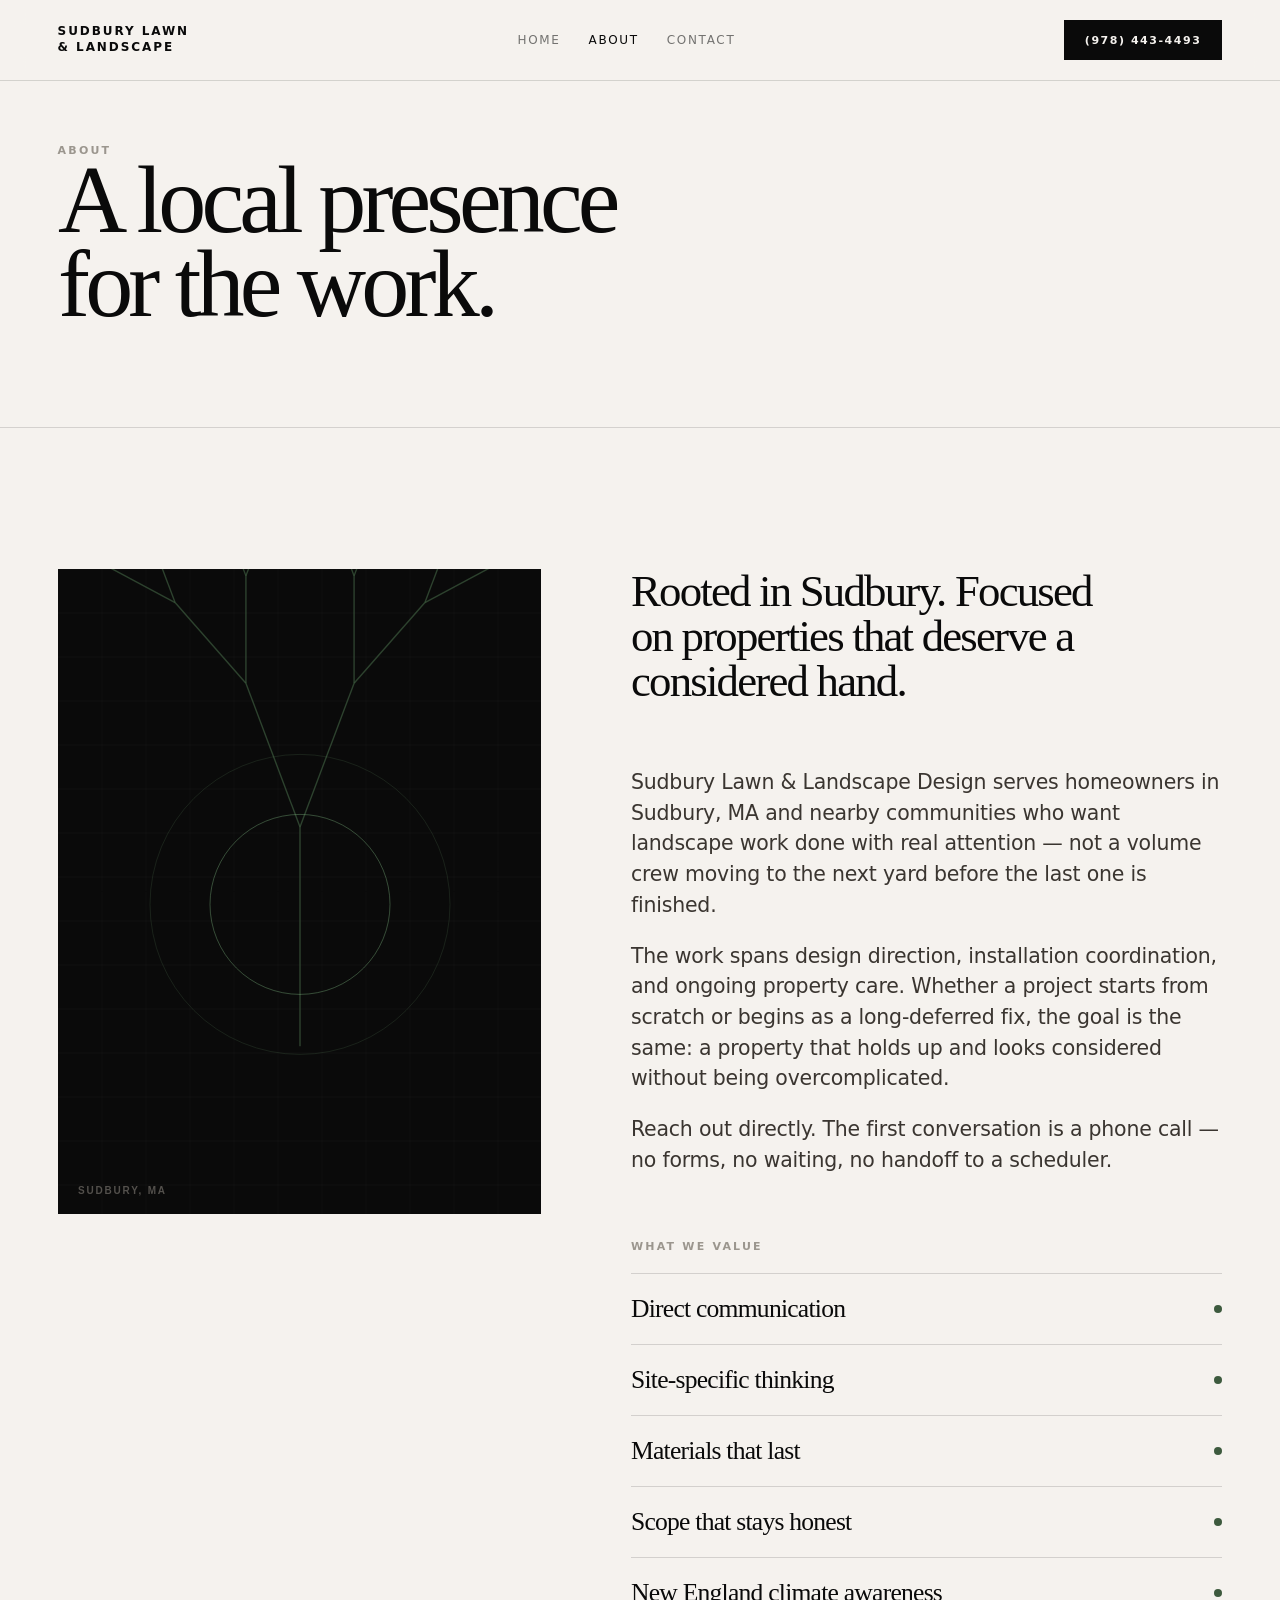
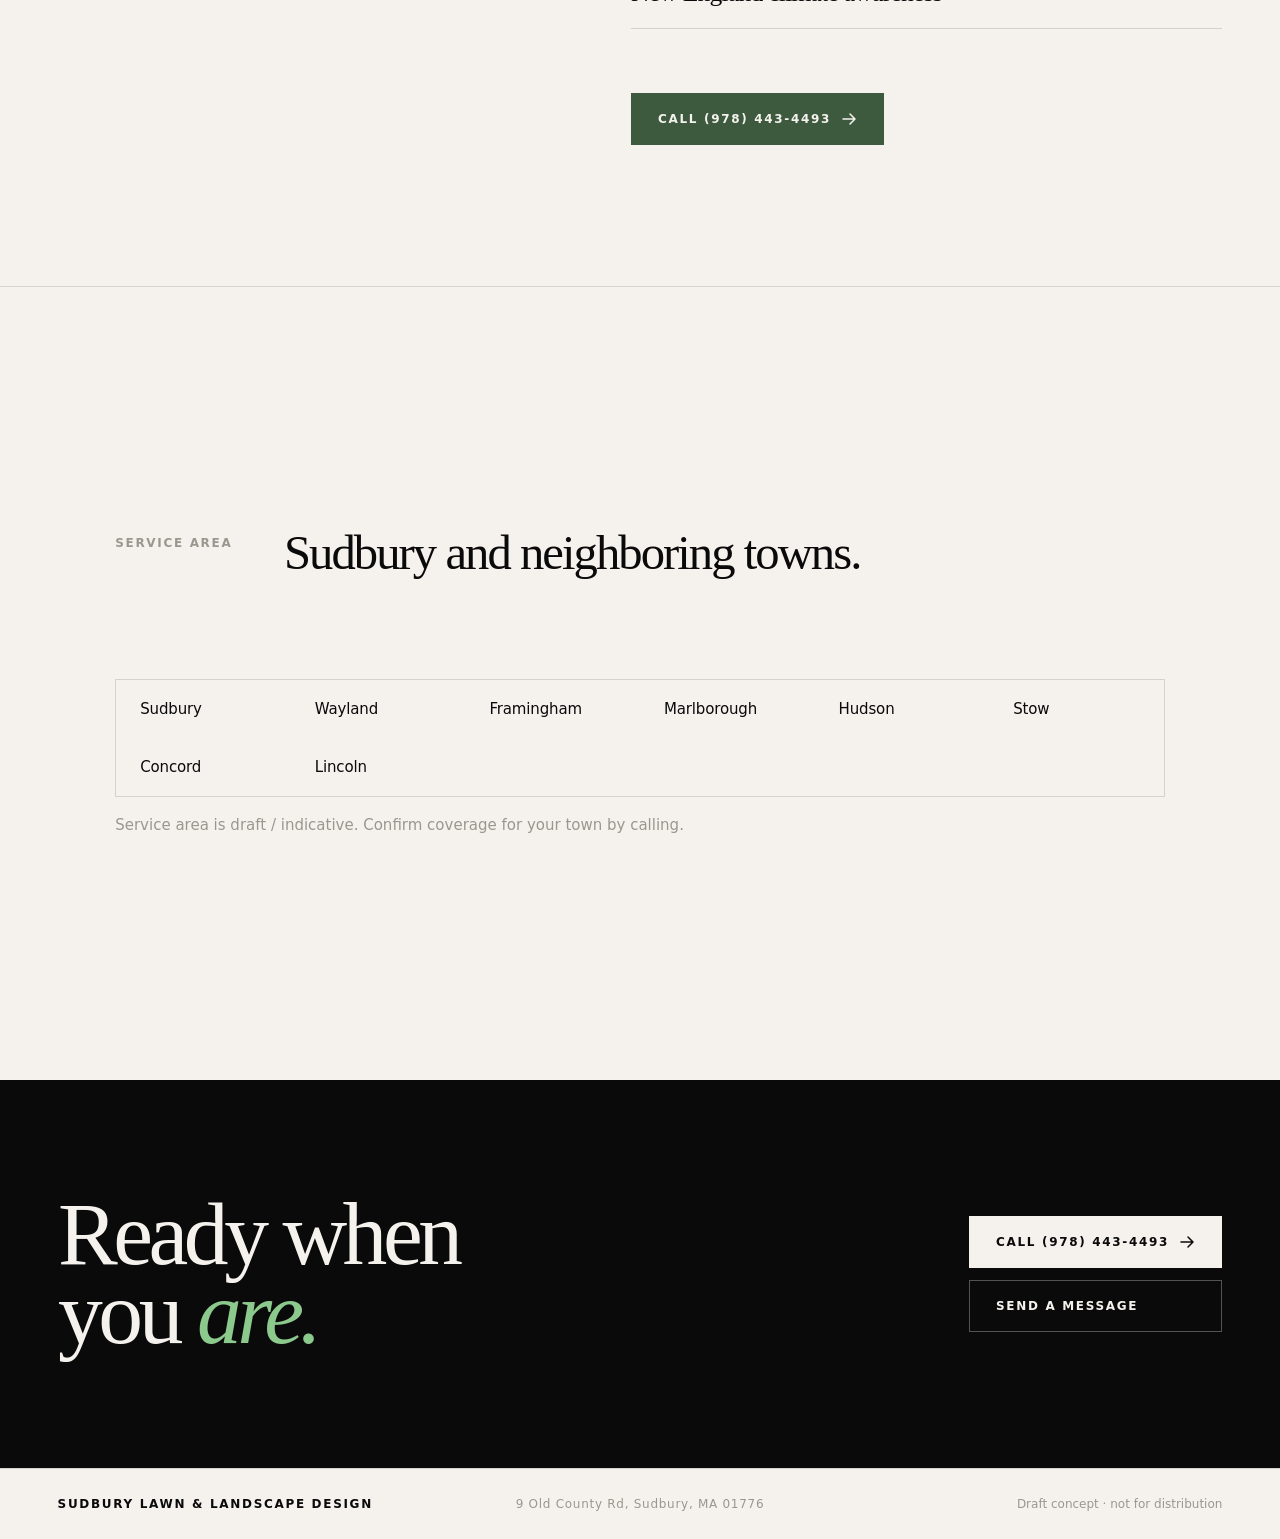
==== about.html @ a1465e55 "Initial Claude Design website" ====
<!DOCTYPE html>
<html lang="en">
<head>
  <meta charset="UTF-8" />
  <meta name="viewport" content="width=device-width, initial-scale=1.0" />
  <title>About — Sudbury Lawn &amp; Landscape Design</title>
  <meta name="description" content="A local landscape design and contracting presence in Sudbury, MA. Direct service, no middlemen. Call (978) 443-4493." />
  <link rel="stylesheet" href="styles.css" />
</head>
<body>
  <div class="site">

    <!-- Navigation -->
    <nav class="nav" aria-label="Primary navigation">
      <a class="nav-brand" href="index.html">
        Sudbury Lawn<br>&amp; Landscape
      </a>
      <ul class="nav-links" role="list">
        <li><a href="index.html">Home</a></li>
        <li><a href="about.html" aria-current="page">About</a></li>
        <li><a href="contact.html">Contact</a></li>
      </ul>
      <a class="nav-cta" href="tel:+19784434493">
        (978) 443-4493
      </a>
    </nav>

    <main>

      <!-- Page hero -->
      <header class="page-hero">
        <span class="label reveal">About</span>
        <h1 class="headline reveal" data-delay="1">
          A local presence<br>for the work.
        </h1>
      </header>

      <!-- About grid -->
      <section class="section" aria-label="About the business">
        <div class="about-grid">

          <!-- Visual column (abstract plate) -->
          <div class="about-visual">
            <div class="about-plate">
              <div class="about-plate-inner" aria-hidden="true">
                <canvas id="aboutCanvas" style="width:100%;height:100%;display:block;"></canvas>
              </div>
            </div>
          </div>

          <!-- Body column -->
          <div class="about-body">
            <p class="about-pull reveal">
              Rooted in Sudbury. Focused on properties that deserve a considered hand.
            </p>

            <div class="about-text reveal" data-delay="1">
              <p class="body-large">
                Sudbury Lawn &amp; Landscape Design serves homeowners in Sudbury, MA and nearby communities who want landscape work done with real attention — not a volume crew moving to the next yard before the last one is finished.
              </p>
              <p class="body-large">
                The work spans design direction, installation coordination, and ongoing property care. Whether a project starts from scratch or begins as a long-deferred fix, the goal is the same: a property that holds up and looks considered without being overcomplicated.
              </p>
              <p class="body-large">
                Reach out directly. The first conversation is a phone call — no forms, no waiting, no handoff to a scheduler.
              </p>
            </div>

            <div class="reveal" data-delay="2">
              <span class="label" style="display:block;margin-bottom:20px;">What we value</span>
              <ul class="values-list" role="list">
                <li>
                  <span class="value-label">Direct communication</span>
                  <span class="value-mark" aria-hidden="true"></span>
                </li>
                <li>
                  <span class="value-label">Site-specific thinking</span>
                  <span class="value-mark" aria-hidden="true"></span>
                </li>
                <li>
                  <span class="value-label">Materials that last</span>
                  <span class="value-mark" aria-hidden="true"></span>
                </li>
                <li>
                  <span class="value-label">Scope that stays honest</span>
                  <span class="value-mark" aria-hidden="true"></span>
                </li>
                <li>
                  <span class="value-label">New England climate awareness</span>
                  <span class="value-mark" aria-hidden="true"></span>
                </li>
              </ul>
            </div>

            <div class="reveal" data-delay="3">
              <a class="btn btn-accent" href="tel:+19784434493">
                Call (978) 443-4493
                <svg class="btn-icon" viewBox="0 0 16 16" fill="none" aria-hidden="true">
                  <path d="M2 8h12M9 3l5 5-5 5" stroke="currentColor" stroke-width="1.5" stroke-linecap="round" stroke-linejoin="round"/>
                </svg>
              </a>
            </div>
          </div>

        </div>
      </section>

      <!-- Service area -->
      <section class="section-full ruled" aria-labelledby="area-heading">
        <div style="max-width:var(--max);margin:0 auto;padding:clamp(64px,8vw,120px) var(--gutter);">
          <header class="section-header">
            <span class="section-num label reveal-left">Service area</span>
            <h2 id="area-heading" class="subhead reveal">
              Sudbury and neighboring towns.
            </h2>
          </header>
          <div style="display:grid;grid-template-columns:repeat(auto-fill,minmax(160px,1fr));gap:0;border:1px solid var(--rule);">
            <div class="service-card" style="min-height:auto;padding:20px 24px;">
              <span class="pillar-text">Sudbury</span>
            </div>
            <div class="service-card" style="min-height:auto;padding:20px 24px;">
              <span class="pillar-text">Wayland</span>
            </div>
            <div class="service-card" style="min-height:auto;padding:20px 24px;">
              <span class="pillar-text">Framingham</span>
            </div>
            <div class="service-card" style="min-height:auto;padding:20px 24px;">
              <span class="pillar-text">Marlborough</span>
            </div>
            <div class="service-card" style="min-height:auto;padding:20px 24px;">
              <span class="pillar-text">Hudson</span>
            </div>
            <div class="service-card" style="min-height:auto;padding:20px 24px;">
              <span class="pillar-text">Stow</span>
            </div>
            <div class="service-card" style="min-height:auto;padding:20px 24px;">
              <span class="pillar-text">Concord</span>
            </div>
            <div class="service-card" style="min-height:auto;padding:20px 24px;">
              <span class="pillar-text">Lincoln</span>
            </div>
          </div>
          <p class="body-small" style="margin-top:16px;">Service area is draft / indicative. Confirm coverage for your town by calling.</p>
        </div>
      </section>

      <!-- CTA -->
      <section class="cta-band" aria-labelledby="about-cta-heading">
        <div class="cta-inner">
          <h2 id="about-cta-heading" class="cta-headline reveal">
            Ready when<br>you <em>are.</em>
          </h2>
          <div class="cta-actions reveal" data-delay="2">
            <a class="btn btn-white" href="tel:+19784434493">
              Call (978) 443-4493
              <svg class="btn-icon" viewBox="0 0 16 16" fill="none" aria-hidden="true">
                <path d="M2 8h12M9 3l5 5-5 5" stroke="currentColor" stroke-width="1.5" stroke-linecap="round" stroke-linejoin="round"/>
              </svg>
            </a>
            <a class="btn btn-ghost" href="contact.html">Send a message</a>
          </div>
        </div>
      </section>

    </main>

    <!-- Footer -->
    <footer class="footer">
      <span class="footer-brand">Sudbury Lawn &amp; Landscape Design</span>
      <span class="footer-center">9 Old County Rd, Sudbury, MA 01776</span>
      <span class="footer-right">Draft concept · not for distribution</span>
    </footer>

  </div>
  <script src="script.js"></script>
</body>
</html>
---- styles.css ----
/* ─────────────────────────────────────────────────────────────────────────────
   Sudbury Lawn & Landscape Design
   Palette: pure black / off-white / one botanical accent
   No gradients. No glow. No glass. Editorial structural minimalism.
───────────────────────────────────────────────────────────────────────────── */

:root {
  --black:   #0a0a0a;
  --white:   #f5f2ee;
  --stone:   #e8e4de;
  --dim:     #9b968e;
  --rule:    rgba(10,10,10,.14);
  --accent:  #3d5a3e;   /* single botanical green — used sparingly */
  --max:     1560px;
  --gutter:  clamp(18px, 4.5vw, 80px);
  --ease-out: cubic-bezier(.16,1,.3,1);
  --ease-in:  cubic-bezier(.7,0,.84,0);
}

/* ─── Reset ─── */
*, *::before, *::after { box-sizing: border-box; }
html { scroll-behavior: smooth; }
body {
  margin: 0;
  background: var(--white);
  color: var(--black);
  font-family: "Georgia", ui-serif, Georgia, serif;
  -webkit-font-smoothing: antialiased;
}
a { color: inherit; text-decoration: none; }
img, svg { display: block; }
h1, h2, h3, h4, p, ul { margin: 0; }

/* ─── Utility ─── */
.sr-only {
  position: absolute; width: 1px; height: 1px;
  padding: 0; margin: -1px; overflow: hidden;
  clip: rect(0,0,0,0); white-space: nowrap; border: 0;
}
.ruled { border-top: 1px solid var(--rule); }

/* ─── Typography scale ─── */
.label {
  font-family: ui-sans-serif, "Inter", system-ui, sans-serif;
  font-size: 11px; font-weight: 700;
  text-transform: uppercase; letter-spacing: .2em;
  color: var(--dim);
}
.display {
  font-size: clamp(72px, 12vw, 200px);
  line-height: .86;
  letter-spacing: -.055em;
  font-weight: 400;
}
.headline {
  font-size: clamp(48px, 7.5vw, 140px);
  line-height: .88;
  letter-spacing: -.05em;
  font-weight: 400;
}
.subhead {
  font-size: clamp(28px, 3.8vw, 62px);
  line-height: .96;
  letter-spacing: -.04em;
  font-weight: 400;
}
.body-large {
  font-family: ui-sans-serif, "Inter", system-ui, sans-serif;
  font-size: clamp(17px, 1.6vw, 24px);
  line-height: 1.5;
  letter-spacing: -.01em;
  color: #3a3530;
}
.body-small {
  font-family: ui-sans-serif, "Inter", system-ui, sans-serif;
  font-size: 15px;
  line-height: 1.6;
  color: var(--dim);
}

/* ─── Navigation ─── */
.nav {
  position: fixed; z-index: 100;
  top: 0; left: 0; right: 0;
  display: grid;
  grid-template-columns: auto 1fr auto;
  align-items: center;
  gap: 32px;
  padding: 20px var(--gutter);
  border-bottom: 1px solid var(--rule);
  background: rgba(245,242,238,.92);
  backdrop-filter: blur(12px);
  -webkit-backdrop-filter: blur(12px);
}
.nav-brand {
  font-family: ui-sans-serif, "Inter", system-ui, sans-serif;
  font-size: 12px; font-weight: 700;
  text-transform: uppercase; letter-spacing: .16em;
  line-height: 1.3;
}
.nav-links {
  display: flex; gap: 28px;
  justify-content: center;
  font-family: ui-sans-serif, "Inter", system-ui, sans-serif;
  font-size: 12px; font-weight: 500;
  text-transform: uppercase; letter-spacing: .14em;
  list-style: none; padding: 0;
}
.nav-links a { opacity: .55; transition: opacity .2s; }
.nav-links a:hover, .nav-links a[aria-current] { opacity: 1; }
.nav-cta {
  font-family: ui-sans-serif, "Inter", system-ui, sans-serif;
  display: inline-flex; align-items: center;
  height: 40px; padding: 0 20px;
  background: var(--black); color: var(--white);
  font-size: 11px; font-weight: 700;
  text-transform: uppercase; letter-spacing: .14em;
  border: 1px solid var(--black);
  transition: background .22s var(--ease-out), color .22s var(--ease-out), transform .18s var(--ease-out);
}
.nav-cta:hover { background: var(--accent); border-color: var(--accent); transform: translateY(-1px); }
.nav-cta:focus-visible { outline: 2px solid var(--accent); outline-offset: 3px; }

/* ─── Buttons ─── */
.btn {
  display: inline-flex; align-items: center; gap: 10px;
  height: 52px; padding: 0 26px;
  font-family: ui-sans-serif, "Inter", system-ui, sans-serif;
  font-size: 12px; font-weight: 700;
  text-transform: uppercase; letter-spacing: .14em;
  border: 1px solid var(--black);
  background: var(--black); color: var(--white);
  transition: background .22s var(--ease-out), color .22s var(--ease-out), transform .18s var(--ease-out), border-color .22s;
  cursor: pointer;
}
.btn:hover { background: transparent; color: var(--black); transform: translateY(-2px); }
.btn:focus-visible { outline: 2px solid var(--accent); outline-offset: 3px; }
.btn-outline {
  background: transparent; color: var(--black);
}
.btn-outline:hover { background: var(--black); color: var(--white); }
.btn-accent {
  background: var(--accent); border-color: var(--accent); color: var(--white);
}
.btn-accent:hover { background: transparent; color: var(--accent); }
.btn-icon {
  width: 16px; height: 16px; flex-shrink: 0;
  transition: transform .18s var(--ease-out);
}
.btn:hover .btn-icon { transform: translateX(3px); }

/* ─── Page wrapper ─── */
.site { overflow: clip; }

/* ─── Hero ─── */
.hero {
  min-height: 100svh;
  display: grid;
  align-content: end;
  padding: 120px var(--gutter) clamp(60px, 8vw, 120px);
  max-width: var(--max);
  margin: 0 auto;
  position: relative;
}
.hero-kicker {
  display: flex; align-items: center; gap: 14px;
  margin-bottom: 44px;
}
.hero-kicker .label { letter-spacing: .22em; }
.kicker-line {
  width: clamp(40px, 5vw, 80px);
  height: 1px;
  background: var(--dim);
  flex-shrink: 0;
}
.hero-type {
  max-width: 12ch;
  overflow: hidden;
}
.hero-type em {
  font-style: italic;
  color: var(--accent);
}
.hero-bottom {
  margin-top: clamp(48px, 7vw, 100px);
  display: grid;
  grid-template-columns: 1fr 1fr;
  gap: clamp(24px, 5vw, 80px);
  align-items: end;
  border-top: 1px solid var(--rule);
  padding-top: 36px;
}
.hero-desc { max-width: 520px; }
.hero-actions { display: flex; gap: 12px; flex-wrap: wrap; justify-content: flex-end; align-items: center; }

/* ─── Marquee strip ─── */
.marquee-wrap {
  border-top: 1px solid var(--rule);
  border-bottom: 1px solid var(--rule);
  background: var(--stone);
  overflow: hidden;
  padding: 16px 0;
}
.marquee-track {
  display: flex; gap: 0;
  width: max-content;
  animation: marquee 28s linear infinite;
}
.marquee-item {
  white-space: nowrap;
  font-family: ui-sans-serif, "Inter", system-ui, sans-serif;
  font-size: 12px; font-weight: 600;
  text-transform: uppercase; letter-spacing: .2em;
  color: var(--dim);
  padding: 0 48px;
}
.marquee-dot {
  display: inline-block;
  width: 4px; height: 4px; border-radius: 50%;
  background: var(--accent);
  vertical-align: middle;
  margin-right: 48px;
}
@keyframes marquee {
  0%   { transform: translateX(0); }
  100% { transform: translateX(-50%); }
}
@media (prefers-reduced-motion: reduce) { .marquee-track { animation: none; } }

/* ─── Stats band ─── */
.stats {
  display: grid;
  grid-template-columns: repeat(3, 1fr);
  border-bottom: 1px solid var(--rule);
}
.stat {
  padding: clamp(28px, 4vw, 56px) var(--gutter);
  border-right: 1px solid var(--rule);
  display: grid; gap: 8px;
}
.stat:last-child { border-right: 0; }
.stat-num {
  font-size: clamp(48px, 7vw, 110px);
  line-height: .88;
  letter-spacing: -.06em;
  font-weight: 400;
}
.stat-label {
  font-family: ui-sans-serif, "Inter", system-ui, sans-serif;
  font-size: 13px; color: var(--dim);
  letter-spacing: .02em;
}

/* ─── Section wrapper ─── */
.section {
  max-width: var(--max);
  margin: 0 auto;
  padding: clamp(80px, 11vw, 180px) var(--gutter);
}
.section-full {
  padding: clamp(80px, 11vw, 180px) var(--gutter);
}

/* ─── Section header ─── */
.section-header {
  display: grid;
  grid-template-columns: auto 1fr;
  gap: clamp(24px, 4vw, 64px);
  align-items: start;
  margin-bottom: clamp(56px, 8vw, 120px);
}
.section-num {
  font-family: ui-sans-serif, "Inter", system-ui, sans-serif;
  font-size: 12px; font-weight: 700;
  color: var(--dim); letter-spacing: .14em;
  padding-top: .5em;
}

/* ─── Services grid ─── */
.services-grid {
  display: grid;
  grid-template-columns: 1fr 1fr;
  gap: 1px;
  background: var(--rule);
  border: 1px solid var(--rule);
}
.service-card {
  background: var(--white);
  padding: clamp(28px, 4vw, 60px);
  display: grid;
  gap: 24px;
  align-content: space-between;
  min-height: 340px;
  transition: background .28s var(--ease-out);
}
.service-card:hover { background: var(--stone); }
.service-card-top { display: grid; gap: 16px; }
.service-idx {
  font-family: ui-sans-serif, "Inter", system-ui, sans-serif;
  font-size: 12px; font-weight: 700; color: var(--dim); letter-spacing: .12em;
}
.service-card h3 {
  font-size: clamp(24px, 2.8vw, 46px);
  line-height: .94;
  letter-spacing: -.04em;
  font-weight: 400;
}
.service-arrow {
  display: flex; align-items: center; gap: 10px;
  font-family: ui-sans-serif, "Inter", system-ui, sans-serif;
  font-size: 12px; font-weight: 700;
  text-transform: uppercase; letter-spacing: .14em;
  color: var(--dim);
  transition: color .22s, gap .22s var(--ease-out);
}
.service-card:hover .service-arrow { color: var(--accent); gap: 18px; }
.arrow-line {
  display: block; width: 32px; height: 1px;
  background: currentColor;
  transition: width .22s var(--ease-out);
}
.service-card:hover .arrow-line { width: 44px; }

/* ─── Approach section ─── */
.approach-block {
  display: grid;
  grid-template-columns: 1fr 1fr;
  gap: 1px;
  background: var(--black);
  border: 1px solid var(--black);
}
.approach-copy {
  background: var(--white);
  padding: clamp(40px, 6vw, 96px);
  display: grid;
  gap: clamp(32px, 4vw, 56px);
  align-content: space-between;
}
.approach-statement {
  font-size: clamp(30px, 4vw, 66px);
  line-height: 1.0;
  letter-spacing: -.045em;
  font-weight: 400;
  max-width: 18ch;
}
.approach-pillars {
  list-style: none; padding: 0;
  display: grid; gap: 0;
  border-top: 1px solid var(--rule);
}
.approach-pillars li {
  padding: 16px 0;
  border-bottom: 1px solid var(--rule);
  display: grid;
  grid-template-columns: auto 1fr;
  gap: 16px;
  align-items: baseline;
}
.pillar-n {
  font-family: ui-sans-serif, "Inter", system-ui, sans-serif;
  font-size: 11px; font-weight: 700; color: var(--dim); letter-spacing: .12em;
}
.pillar-text {
  font-family: ui-sans-serif, "Inter", system-ui, sans-serif;
  font-size: 15px; letter-spacing: -.01em;
}
.approach-visual {
  background: var(--black);
  position: relative;
  overflow: hidden;
  min-height: 480px;
}
.geo-canvas {
  position: absolute; inset: 0;
}
/* SVG geometric botanical grid drawn in script.js */

/* ─── CTA band ─── */
.cta-band {
  background: var(--black);
  color: var(--white);
  padding: clamp(64px, 9vw, 148px) var(--gutter);
}
.cta-inner {
  max-width: var(--max);
  margin: 0 auto;
  display: grid;
  grid-template-columns: 1fr auto;
  gap: clamp(32px, 6vw, 100px);
  align-items: center;
}
.cta-headline {
  font-size: clamp(44px, 7vw, 130px);
  line-height: .88;
  letter-spacing: -.05em;
  font-weight: 400;
}
.cta-headline em { font-style: italic; color: #8bc98d; }
.cta-actions { display: flex; flex-direction: column; gap: 12px; flex-shrink: 0; }
.btn-white {
  background: var(--white); color: var(--black); border-color: var(--white);
}
.btn-white:hover { background: transparent; color: var(--white); }
.btn-ghost {
  background: transparent; color: var(--white); border-color: rgba(255,255,255,.3);
}
.btn-ghost:hover { border-color: var(--white); background: var(--white); color: var(--black); }

/* ─── About page ─── */
.page-hero {
  padding: 140px var(--gutter) clamp(60px, 8vw, 100px);
  max-width: var(--max);
  margin: 0 auto;
  border-bottom: 1px solid var(--rule);
}
.page-hero .label { margin-bottom: 32px; }
.about-grid {
  display: grid;
  grid-template-columns: .9fr 1.1fr;
  gap: clamp(40px, 7vw, 120px);
  align-items: start;
}
.about-visual {
  position: sticky; top: 100px;
}
.about-plate {
  aspect-ratio: 3/4;
  background: var(--black);
  position: relative;
  overflow: hidden;
}
.about-plate-inner {
  position: absolute; inset: 0;
}
.about-body { display: grid; gap: clamp(40px, 5vw, 72px); }
.about-pull {
  font-size: clamp(28px, 3.5vw, 54px);
  line-height: 1.0;
  letter-spacing: -.04em;
  font-weight: 400;
  max-width: 22ch;
}
.about-text {
  display: grid; gap: 20px;
}
.values-list {
  list-style: none; padding: 0;
  display: grid; gap: 0;
  border-top: 1px solid var(--rule);
}
.values-list li {
  display: grid;
  grid-template-columns: 1fr auto;
  align-items: center;
  padding: 20px 0;
  border-bottom: 1px solid var(--rule);
}
.value-label {
  font-size: clamp(18px, 2vw, 28px);
  letter-spacing: -.03em;
}
.value-mark {
  width: 8px; height: 8px; border-radius: 50%;
  background: var(--accent);
  flex-shrink: 0;
}

/* ─── Contact page ─── */
.contact-layout {
  display: grid;
  grid-template-columns: 1fr 1fr;
  min-height: calc(100svh - 82px);
  margin-top: 82px;
}
.contact-left {
  background: var(--black);
  color: var(--white);
  padding: clamp(48px, 7vw, 120px) var(--gutter);
  display: grid;
  align-content: space-between;
}
.contact-right {
  padding: clamp(48px, 7vw, 120px) var(--gutter);
  display: grid;
  align-content: start;
  gap: 40px;
}
.contact-hl {
  font-size: clamp(44px, 6vw, 100px);
  line-height: .88;
  letter-spacing: -.05em;
  font-weight: 400;
}
.contact-hl em { font-style: italic; color: #8bc98d; }
.contact-details { display: grid; gap: 0; }
.contact-row {
  display: grid; gap: 8px;
  padding: 24px 0;
  border-bottom: 1px solid rgba(255,255,255,.12);
}
.contact-row:first-child { border-top: 1px solid rgba(255,255,255,.12); }
.contact-row .label { color: rgba(255,255,255,.4); }
.contact-row a:hover { color: #8bc98d; }
.contact-val {
  font-size: clamp(20px, 2.5vw, 36px);
  letter-spacing: -.04em;
  line-height: 1.1;
  transition: color .2s;
}
.form-label-group { display: grid; gap: 6px; }
.form-label {
  font-family: ui-sans-serif, "Inter", system-ui, sans-serif;
  font-size: 11px; font-weight: 700;
  text-transform: uppercase; letter-spacing: .18em;
  color: var(--dim);
}
.form-input, .form-textarea {
  width: 100%;
  background: transparent;
  border: 0; border-bottom: 1px solid var(--rule);
  padding: 12px 0;
  font-family: ui-sans-serif, "Inter", system-ui, sans-serif;
  font-size: 16px;
  color: var(--black);
  outline: none;
  transition: border-color .2s;
  resize: none;
}
.form-input:focus, .form-textarea:focus { border-color: var(--black); }
.form-input::placeholder, .form-textarea::placeholder { color: var(--dim); }
.form-grid { display: grid; gap: 32px; }
.form-row { display: grid; grid-template-columns: 1fr 1fr; gap: 24px; }
.form-note {
  font-family: ui-sans-serif, "Inter", system-ui, sans-serif;
  font-size: 13px; color: var(--dim); line-height: 1.5;
}
.form-success {
  display: none;
  padding: 20px;
  background: var(--stone);
  border-left: 3px solid var(--accent);
  font-family: ui-sans-serif, "Inter", system-ui, sans-serif;
  font-size: 15px; line-height: 1.5;
}

/* ─── Footer ─── */
.footer {
  border-top: 1px solid var(--rule);
  padding: 28px var(--gutter);
  display: grid;
  grid-template-columns: 1fr auto 1fr;
  align-items: center;
  gap: 20px;
}
.footer-brand {
  font-family: ui-sans-serif, "Inter", system-ui, sans-serif;
  font-size: 12px; font-weight: 700;
  text-transform: uppercase; letter-spacing: .14em;
}
.footer-center {
  font-family: ui-sans-serif, "Inter", system-ui, sans-serif;
  font-size: 12px; color: var(--dim); letter-spacing: .06em;
  text-align: center;
}
.footer-right {
  font-family: ui-sans-serif, "Inter", system-ui, sans-serif;
  font-size: 12px; color: var(--dim);
  text-align: right;
}

/* ─── Scroll reveal ─── */
.reveal {
  opacity: 0;
  transform: translateY(40px);
  transition: opacity .9s var(--ease-out), transform .9s var(--ease-out);
  will-change: opacity, transform;
}
.reveal.visible { opacity: 1; transform: translateY(0); }
.reveal[data-delay="1"] { transition-delay: .1s; }
.reveal[data-delay="2"] { transition-delay: .2s; }
.reveal[data-delay="3"] { transition-delay: .3s; }
.reveal[data-delay="4"] { transition-delay: .4s; }
.reveal-left {
  opacity: 0;
  transform: translateX(-30px);
  transition: opacity .9s var(--ease-out), transform .9s var(--ease-out);
}
.reveal-left.visible { opacity: 1; transform: translateX(0); }
.scale-reveal {
  transform: scale(1.06);
  transition: transform 1.4s var(--ease-out);
}
.scale-reveal.visible { transform: scale(1); }

/* ─── Mobile ─── */
@media (max-width: 900px) {
  .nav { grid-template-columns: 1fr auto; }
  .nav-links { display: none; }
  .hero-bottom { grid-template-columns: 1fr; gap: 24px; }
  .hero-actions { justify-content: flex-start; }
  .stats { grid-template-columns: 1fr; }
  .stat { border-right: 0; border-bottom: 1px solid var(--rule); }
  .section-header { grid-template-columns: 1fr; gap: 16px; }
  .services-grid { grid-template-columns: 1fr; }
  .approach-block { grid-template-columns: 1fr; }
  .approach-visual { min-height: 300px; }
  .cta-inner { grid-template-columns: 1fr; }
  .cta-actions { flex-direction: row; flex-wrap: wrap; }
  .about-grid { grid-template-columns: 1fr; }
  .about-visual { position: static; }
  .contact-layout { grid-template-columns: 1fr; }
  .form-row { grid-template-columns: 1fr; }
  .footer { grid-template-columns: 1fr; gap: 8px; }
  .footer-center, .footer-right { text-align: left; }
}

/* ─── Reduced motion ─── */
@media (prefers-reduced-motion: reduce) {
  html { scroll-behavior: auto; }
  .reveal, .reveal-left, .scale-reveal, .btn,
  .nav-cta, .service-card, .service-arrow,
  .arrow-line, .marquee-track { transition: none !important; animation: none !important; }
  .reveal, .reveal-left { opacity: 1; transform: none; }
  .scale-reveal { transform: none; }
}
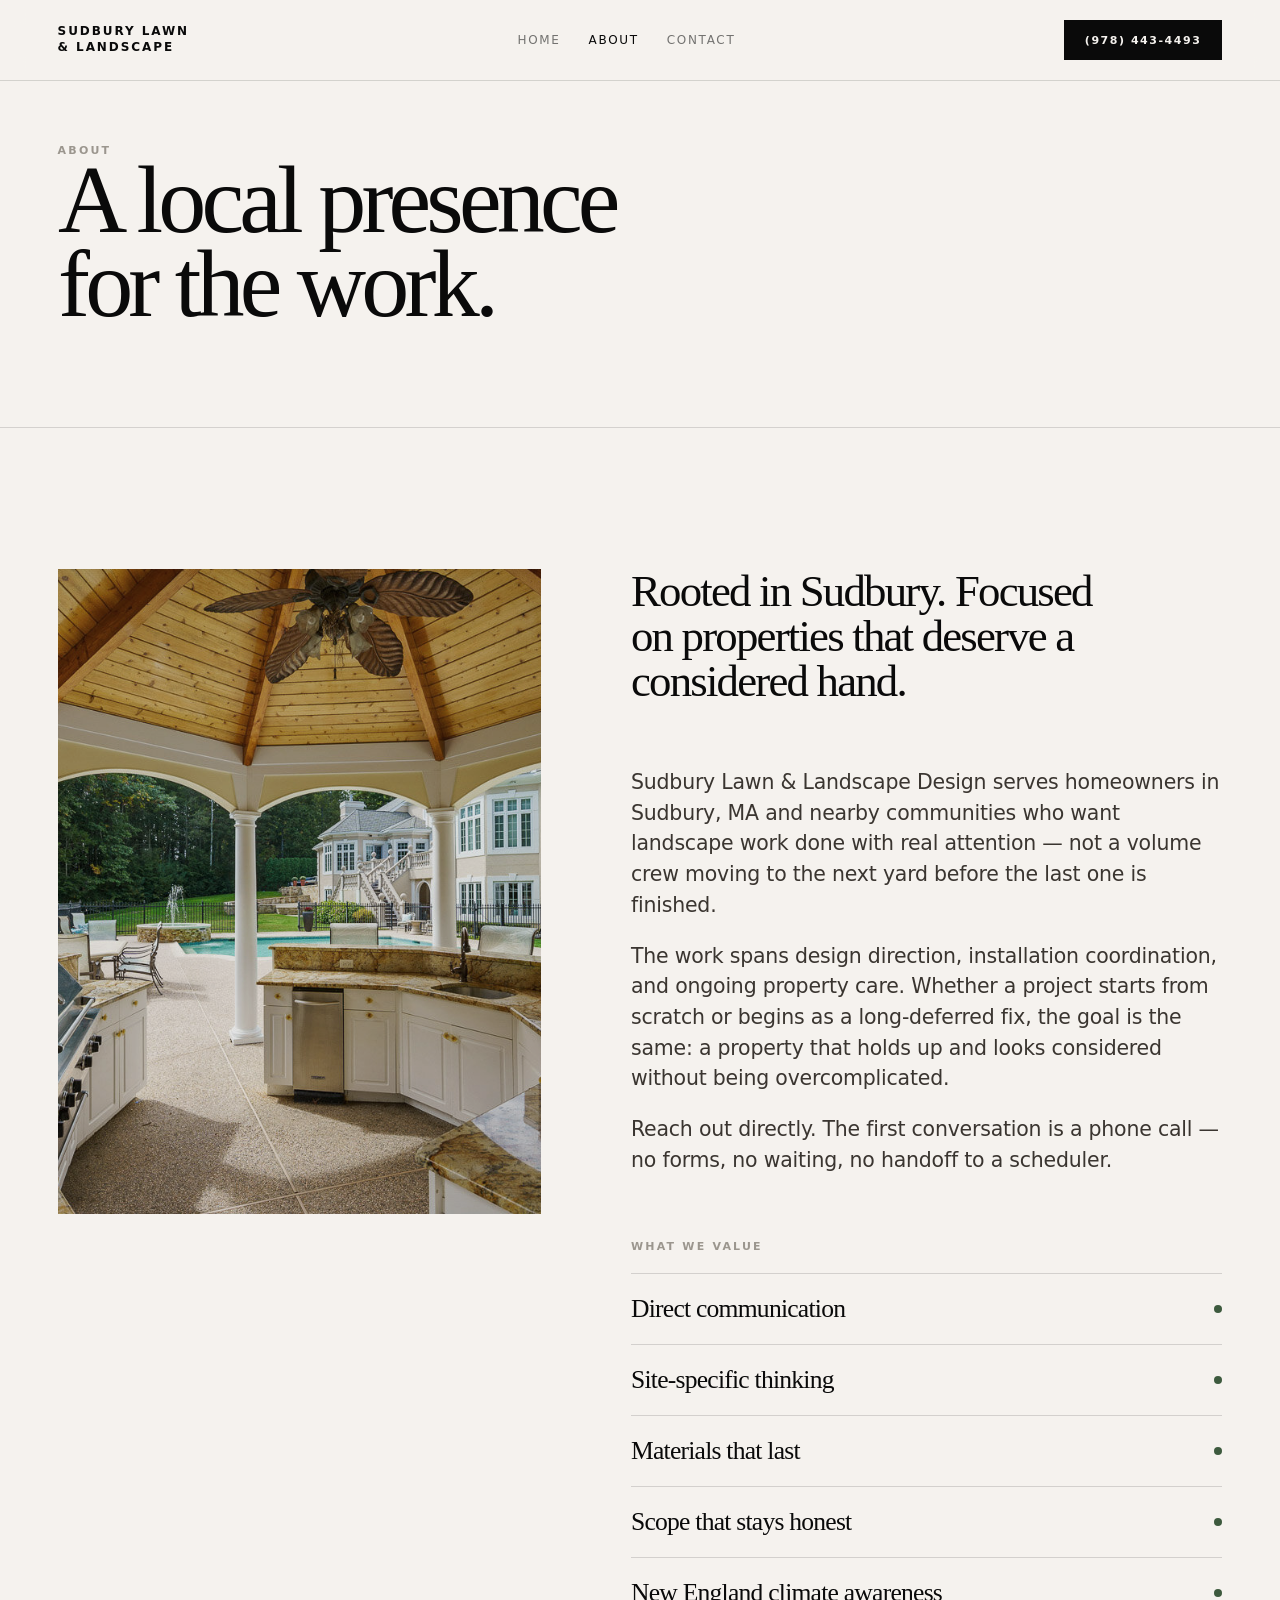
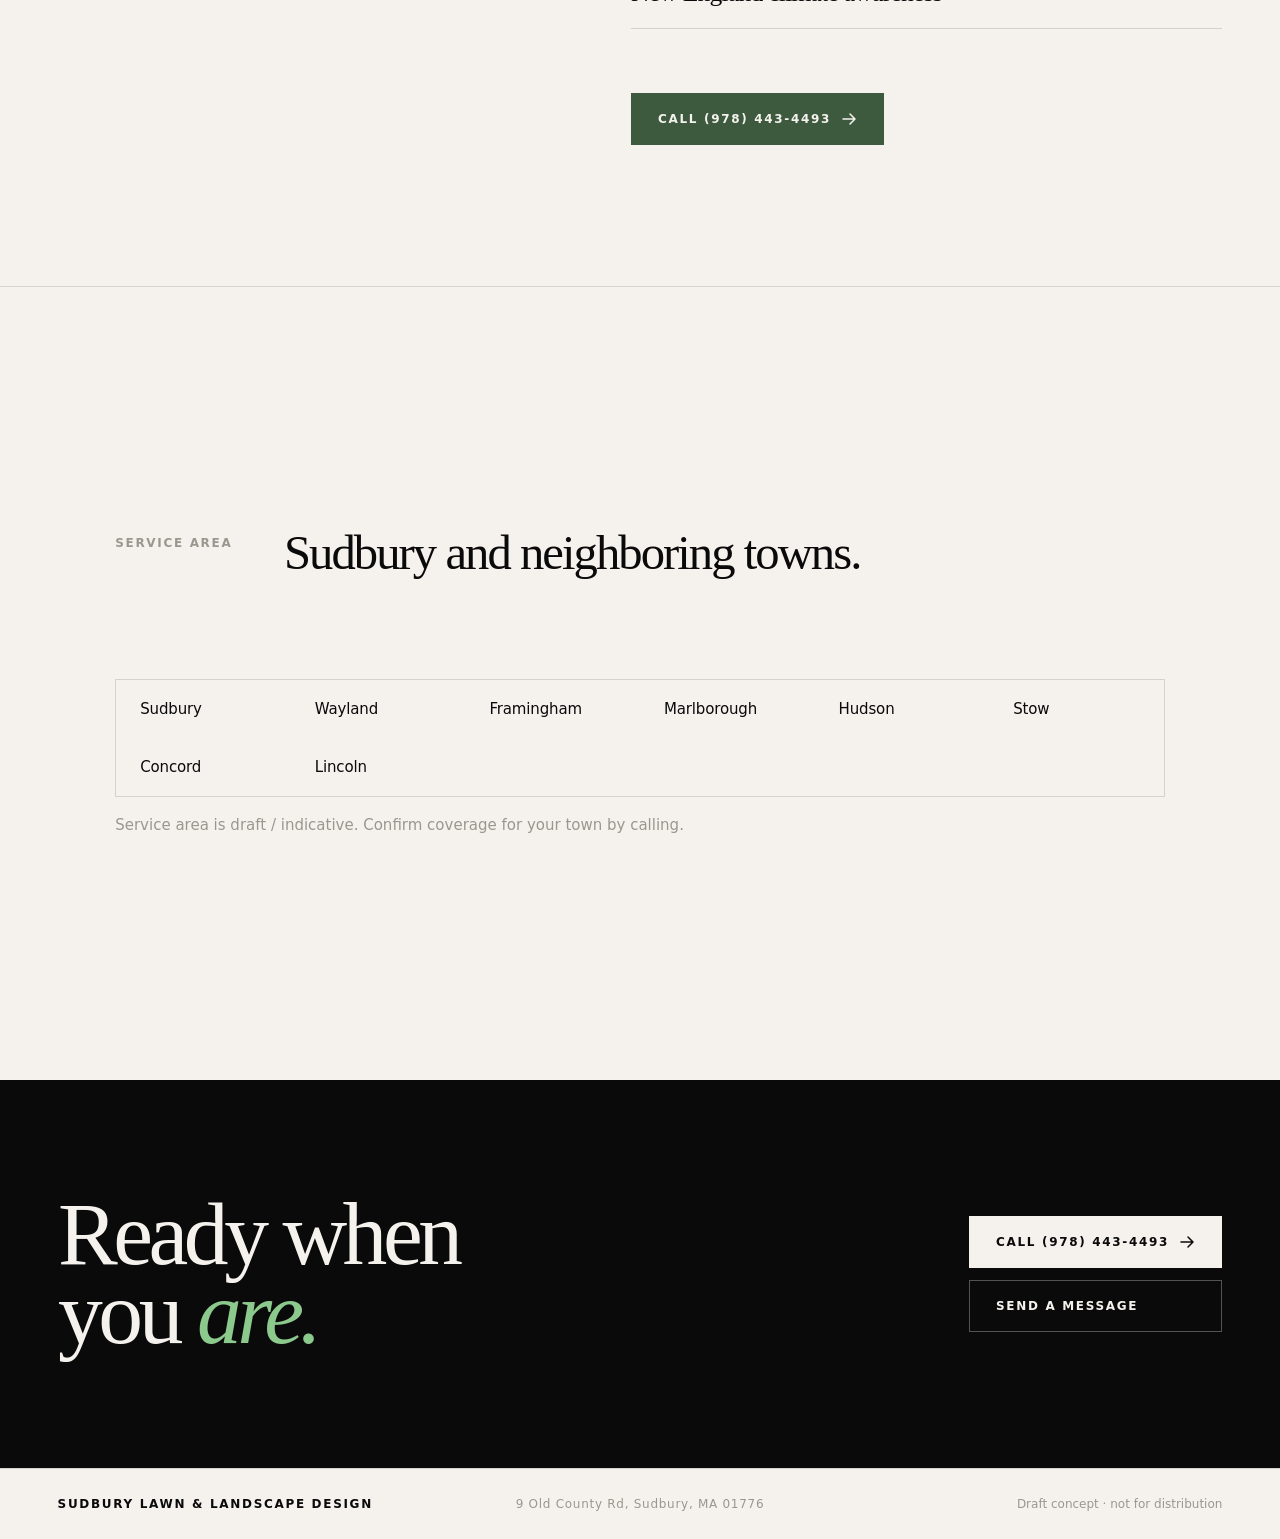
==== commit 5075c34f: "Refine Claude Design site visuals" ====
--- a/about.html
+++ b/about.html
@@ -42,9 +42,12 @@
           <!-- Visual column (abstract plate) -->
           <div class="about-visual">
             <div class="about-plate">
-              <div class="about-plate-inner" aria-hidden="true">
-                <canvas id="aboutCanvas" style="width:100%;height:100%;display:block;"></canvas>
-              </div>
+              <img
+                src="assets/landscape-4.jpg"
+                alt=""
+                class="about-photo scale-reveal"
+                loading="lazy"
+              >
             </div>
           </div>
 
--- a/styles.css
+++ b/styles.css
@@ -156,11 +156,34 @@
 .hero {
   min-height: 100svh;
   display: grid;
+  grid-template-columns: 1fr 1fr;
+  position: relative;
+  overflow: hidden;
+}
+.hero-col-text {
+  display: grid;
   align-content: end;
   padding: 120px var(--gutter) clamp(60px, 8vw, 120px);
-  max-width: var(--max);
-  margin: 0 auto;
+}
+.hero-col-text .hero-bottom {
+  grid-template-columns: 1fr;
+  gap: clamp(20px, 3vw, 36px);
+}
+.hero-col-text .hero-actions {
+  justify-content: flex-start;
+}
+.hero-col-image {
   position: relative;
+  overflow: hidden;
+}
+.hero-photo {
+  position: absolute;
+  inset: 0;
+  width: 100%;
+  height: 100%;
+  object-fit: cover;
+  object-position: center 35%;
+  filter: brightness(0.88) saturate(0.82);
 }
 .hero-kicker {
   display: flex; align-items: center; gap: 14px;
@@ -373,7 +396,94 @@
 .geo-canvas {
   position: absolute; inset: 0;
 }
-/* SVG geometric botanical grid drawn in script.js */
+.approach-photo {
+  position: absolute;
+  inset: 0;
+  width: 100%;
+  height: 100%;
+  object-fit: cover;
+  object-position: center;
+  filter: brightness(0.55) saturate(0.65);
+}
+
+/* ─── Notes / Capabilities carousel ─── */
+.notes-section {
+  background: var(--stone);
+  border-top: 1px solid var(--rule);
+  border-bottom: 1px solid var(--rule);
+}
+.notes-inner {
+  max-width: var(--max);
+  margin: 0 auto;
+  padding: clamp(48px, 7vw, 96px) var(--gutter);
+  display: grid;
+  gap: clamp(28px, 4vw, 44px);
+}
+.notes-header {
+  display: flex;
+  justify-content: space-between;
+  align-items: center;
+}
+.notes-dots {
+  display: flex;
+  gap: 8px;
+  align-items: center;
+}
+.notes-dot {
+  width: 5px; height: 5px;
+  border-radius: 50%;
+  background: var(--dim);
+  opacity: 0.45;
+  cursor: pointer;
+  transition: width 0.3s var(--ease-out), opacity 0.3s, background 0.3s;
+}
+.notes-dot.active {
+  background: var(--accent);
+  opacity: 1;
+  width: 18px;
+  border-radius: 3px;
+}
+.notes-stage {
+  position: relative;
+  min-height: clamp(160px, 18vw, 240px);
+  overflow: hidden;
+}
+.note-item {
+  position: absolute;
+  top: 0; left: 0; right: 0;
+  display: grid;
+  gap: 12px;
+  align-content: start;
+  opacity: 0;
+  transform: translateY(14px);
+  transition: opacity 0.65s var(--ease-out), transform 0.65s var(--ease-out);
+  pointer-events: none;
+}
+.note-item.active {
+  opacity: 1;
+  transform: translateY(0);
+  pointer-events: auto;
+}
+.note-num {
+  color: var(--accent);
+}
+.note-text {
+  font-family: Georgia, ui-serif, serif;
+  font-size: clamp(20px, 2.4vw, 38px);
+  line-height: 1.1;
+  letter-spacing: -.04em;
+  font-weight: 400;
+  color: var(--black);
+  margin: 0;
+  max-width: 30ch;
+}
+.note-category {
+  margin: 0;
+  color: var(--dim);
+}
+.note-cat-val {
+  color: var(--accent);
+}
 
 /* ─── CTA band ─── */
 .cta-band {
@@ -431,6 +541,15 @@
 }
 .about-plate-inner {
   position: absolute; inset: 0;
+}
+.about-photo {
+  position: absolute;
+  inset: 0;
+  width: 100%;
+  height: 100%;
+  object-fit: cover;
+  object-position: center 30%;
+  filter: brightness(0.9) saturate(0.85);
 }
 .about-body { display: grid; gap: clamp(40px, 5vw, 72px); }
 .about-pull {
@@ -596,6 +715,9 @@
 @media (max-width: 900px) {
   .nav { grid-template-columns: 1fr auto; }
   .nav-links { display: none; }
+  .hero { grid-template-columns: 1fr; min-height: unset; }
+  .hero-col-text { min-height: 100svh; }
+  .hero-col-image { height: 55vw; min-height: 220px; }
   .hero-bottom { grid-template-columns: 1fr; gap: 24px; }
   .hero-actions { justify-content: flex-start; }
   .stats { grid-template-columns: 1fr; }
@@ -622,4 +744,5 @@
   .arrow-line, .marquee-track { transition: none !important; animation: none !important; }
   .reveal, .reveal-left { opacity: 1; transform: none; }
   .scale-reveal { transform: none; }
-}
+  .note-item { transition: none !important; }
+}
